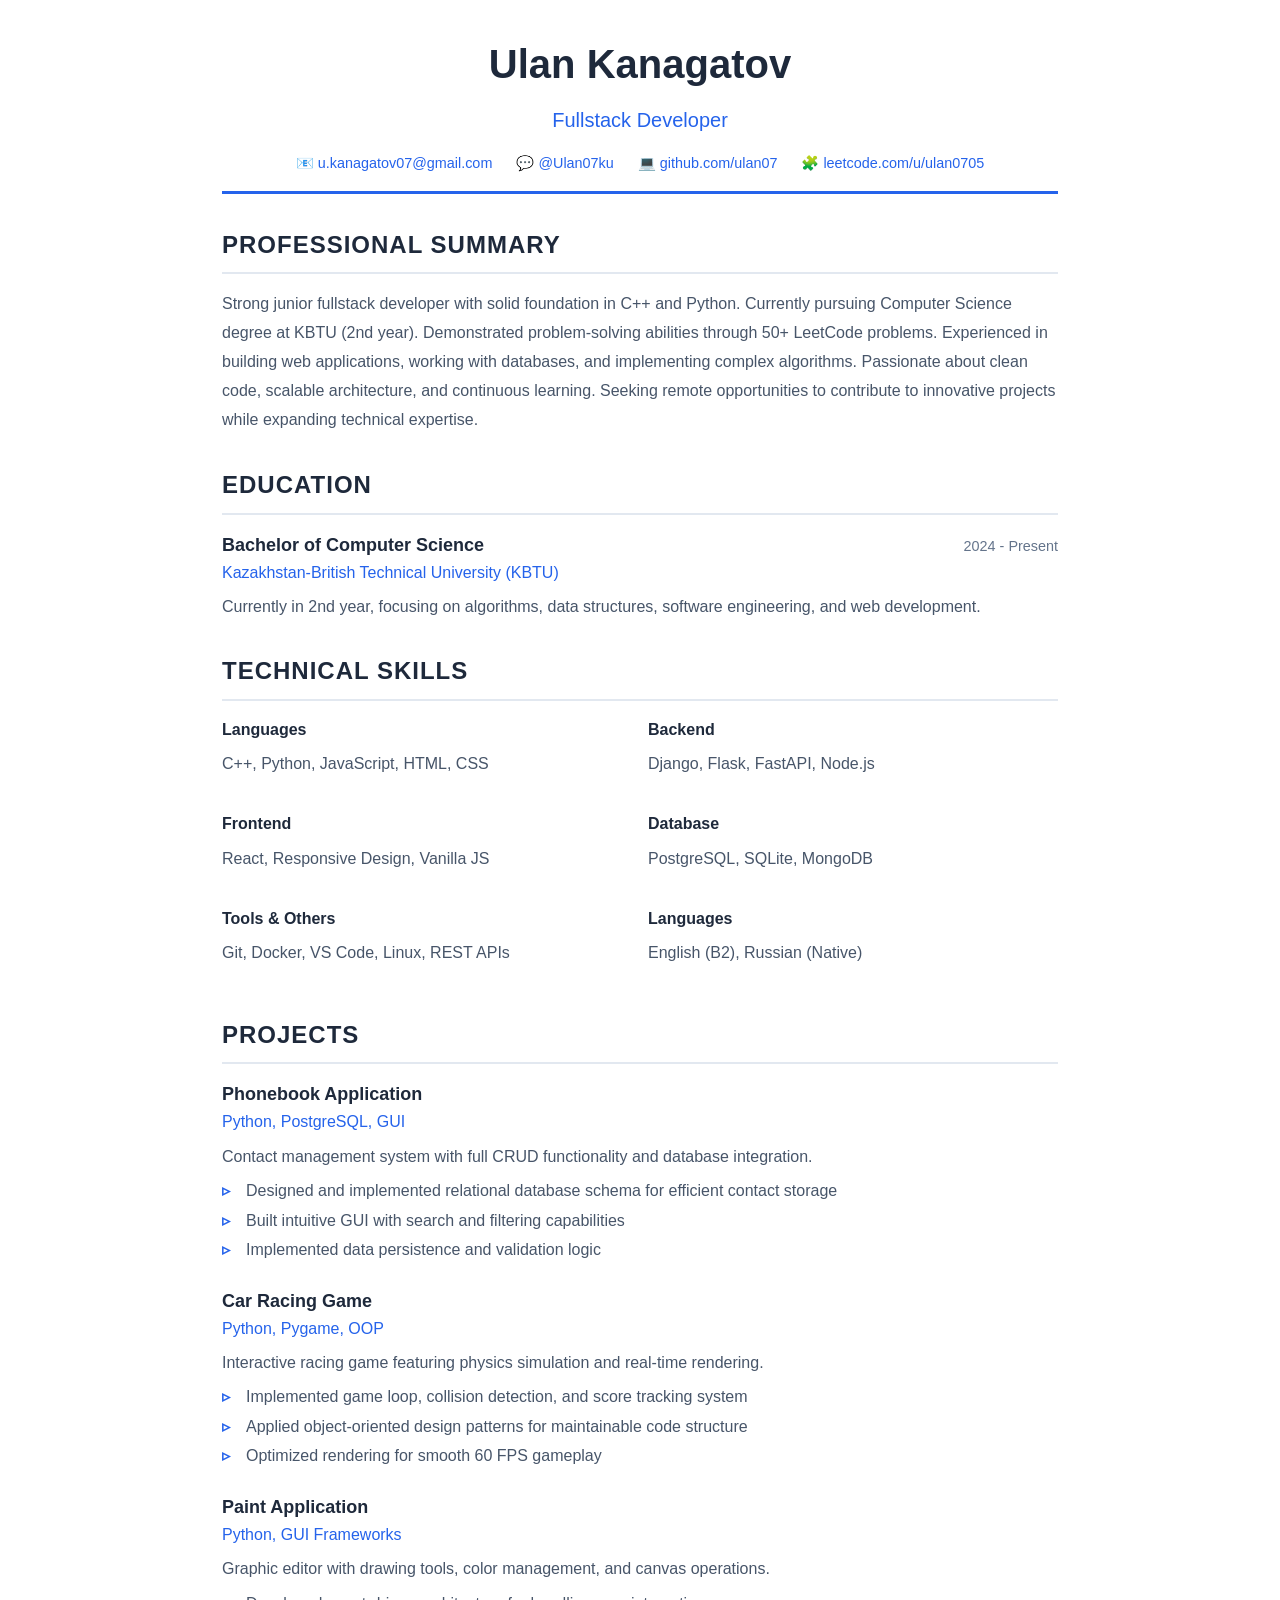
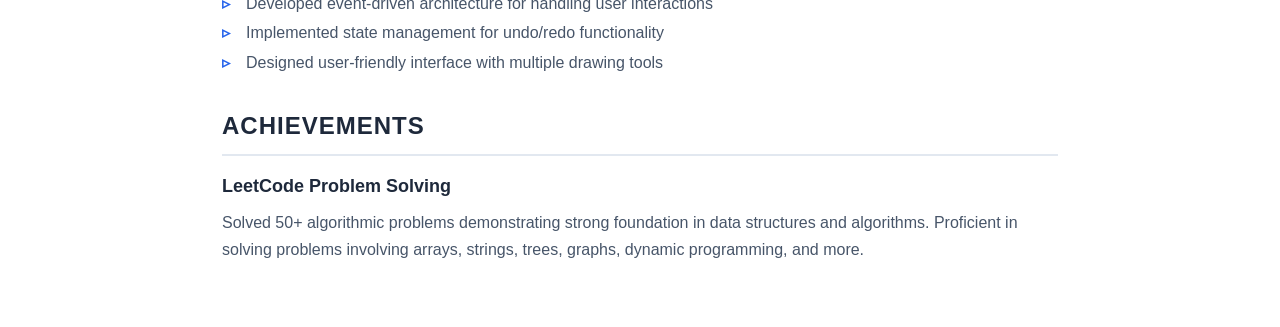
==== resume.html @ 7231d41a "first commit" ====
<!DOCTYPE html>
<html lang="en">
<head>
    <meta charset="UTF-8">
    <meta name="viewport" content="width=device-width, initial-scale=1.0">
    <title>Ulan - Resume</title>
    <style>
        * {
            margin: 0;
            padding: 0;
            box-sizing: border-box;
        }

        body {
            font-family: 'Segoe UI', Tahoma, Geneva, Verdana, sans-serif;
            line-height: 1.6;
            color: #333;
            background: white;
            padding: 2rem;
            max-width: 900px;
            margin: 0 auto;
        }

        .header {
            text-align: center;
            margin-bottom: 2rem;
            padding-bottom: 1rem;
            border-bottom: 3px solid #2563eb;
        }

        .name {
            font-size: 2.5rem;
            font-weight: bold;
            color: #1e293b;
            margin-bottom: 0.5rem;
        }

        .title {
            font-size: 1.25rem;
            color: #2563eb;
            margin-bottom: 1rem;
        }

        .contact-info {
            display: flex;
            justify-content: center;
            gap: 1.5rem;
            flex-wrap: wrap;
            font-size: 0.9rem;
            color: #64748b;
        }

        .contact-info a {
            color: #2563eb;
            text-decoration: none;
        }

        .section {
            margin-bottom: 2rem;
        }

        .section-title {
            font-size: 1.5rem;
            color: #1e293b;
            margin-bottom: 1rem;
            padding-bottom: 0.5rem;
            border-bottom: 2px solid #e2e8f0;
            text-transform: uppercase;
            letter-spacing: 1px;
        }

        .summary {
            color: #475569;
            line-height: 1.8;
        }

        .item {
            margin-bottom: 1.5rem;
        }

        .item-header {
            display: flex;
            justify-content: space-between;
            align-items: baseline;
            margin-bottom: 0.5rem;
        }

        .item-title {
            font-size: 1.125rem;
            font-weight: 600;
            color: #1e293b;
        }

        .item-subtitle {
            color: #2563eb;
            font-weight: 500;
        }

        .item-date {
            color: #64748b;
            font-size: 0.9rem;
        }

        .item-description {
            color: #475569;
            margin-top: 0.5rem;
            line-height: 1.7;
        }

        .item-highlights {
            list-style: none;
            margin-top: 0.5rem;
        }

        .item-highlights li {
            padding-left: 1.5rem;
            position: relative;
            color: #475569;
            margin-bottom: 0.25rem;
        }

        .item-highlights li::before {
            content: '▹';
            position: absolute;
            left: 0;
            color: #2563eb;
            font-weight: bold;
        }

        .skills-grid {
            display: grid;
            grid-template-columns: repeat(2, 1fr);
            gap: 1rem;
        }

        .skill-category {
            margin-bottom: 1rem;
        }

        .skill-category-title {
            font-weight: 600;
            color: #1e293b;
            margin-bottom: 0.5rem;
        }

        .skill-items {
            color: #475569;
            line-height: 1.8;
        }

        @media print {
            body {
                padding: 0;
                max-width: 100%;
            }

            .section {
                page-break-inside: avoid;
            }
        }
    </style>
</head>
<body>
    <div class="header">
        <h1 class="name">Ulan Kanagatov</h1>
        <div class="title">Fullstack Developer</div>
        <div class="contact-info">
            <span>📧 <a href="mailto:u.kanagatov07@gmail.com">u.kanagatov07@gmail.com</a></span>
            <span>💬 <a href="https://t.me/Ulan07ku">@Ulan07ku</a></span>
            <span>💻 <a href="https://github.com/ulan07">github.com/ulan07</a></span>
            <span>🧩 <a href="https://leetcode.com/u/ulan0705/">leetcode.com/u/ulan0705</a></span>
        </div>
    </div>

    <div class="section">
        <h2 class="section-title">Professional Summary</h2>
        <p class="summary">
            Strong junior fullstack developer with solid foundation in C++ and Python. Currently pursuing Computer Science
            degree at KBTU (2nd year). Demonstrated problem-solving abilities through 50+ LeetCode problems. Experienced
            in building web applications, working with databases, and implementing complex algorithms. Passionate about
            clean code, scalable architecture, and continuous learning. Seeking remote opportunities to contribute to
            innovative projects while expanding technical expertise.
        </p>
    </div>

    <div class="section">
        <h2 class="section-title">Education</h2>
        <div class="item">
            <div class="item-header">
                <div>
                    <div class="item-title">Bachelor of Computer Science</div>
                    <div class="item-subtitle">Kazakhstan-British Technical University (KBTU)</div>
                </div>
                <div class="item-date">2024 - Present</div>
            </div>
            <div class="item-description">
                Currently in 2nd year, focusing on algorithms, data structures, software engineering, and web development.
            </div>
        </div>
    </div>

    <div class="section">
        <h2 class="section-title">Technical Skills</h2>
        <div class="skills-grid">
            <div class="skill-category">
                <div class="skill-category-title">Languages</div>
                <div class="skill-items">C++, Python, JavaScript, HTML, CSS</div>
            </div>
            <div class="skill-category">
                <div class="skill-category-title">Backend</div>
                <div class="skill-items">Django, Flask, FastAPI, Node.js</div>
            </div>
            <div class="skill-category">
                <div class="skill-category-title">Frontend</div>
                <div class="skill-items">React, Responsive Design, Vanilla JS</div>
            </div>
            <div class="skill-category">
                <div class="skill-category-title">Database</div>
                <div class="skill-items">PostgreSQL, SQLite, MongoDB</div>
            </div>
            <div class="skill-category">
                <div class="skill-category-title">Tools & Others</div>
                <div class="skill-items">Git, Docker, VS Code, Linux, REST APIs</div>
            </div>
            <div class="skill-category">
                <div class="skill-category-title">Languages</div>
                <div class="skill-items">English (B2), Russian (Native)</div>
            </div>
        </div>
    </div>

    <div class="section">
        <h2 class="section-title">Projects</h2>

        <div class="item">
            <div class="item-header">
                <div>
                    <div class="item-title">Phonebook Application</div>
                    <div class="item-subtitle">Python, PostgreSQL, GUI</div>
                </div>
            </div>
            <div class="item-description">
                Contact management system with full CRUD functionality and database integration.
            </div>
            <ul class="item-highlights">
                <li>Designed and implemented relational database schema for efficient contact storage</li>
                <li>Built intuitive GUI with search and filtering capabilities</li>
                <li>Implemented data persistence and validation logic</li>
            </ul>
        </div>

        <div class="item">
            <div class="item-header">
                <div>
                    <div class="item-title">Car Racing Game</div>
                    <div class="item-subtitle">Python, Pygame, OOP</div>
                </div>
            </div>
            <div class="item-description">
                Interactive racing game featuring physics simulation and real-time rendering.
            </div>
            <ul class="item-highlights">
                <li>Implemented game loop, collision detection, and score tracking system</li>
                <li>Applied object-oriented design patterns for maintainable code structure</li>
                <li>Optimized rendering for smooth 60 FPS gameplay</li>
            </ul>
        </div>

        <div class="item">
            <div class="item-header">
                <div>
                    <div class="item-title">Paint Application</div>
                    <div class="item-subtitle">Python, GUI Frameworks</div>
                </div>
            </div>
            <div class="item-description">
                Graphic editor with drawing tools, color management, and canvas operations.
            </div>
            <ul class="item-highlights">
                <li>Developed event-driven architecture for handling user interactions</li>
                <li>Implemented state management for undo/redo functionality</li>
                <li>Designed user-friendly interface with multiple drawing tools</li>
            </ul>
        </div>
    </div>

    <div class="section">
        <h2 class="section-title">Achievements</h2>
        <div class="item">
            <div class="item-title">LeetCode Problem Solving</div>
            <div class="item-description">
                Solved 50+ algorithmic problems demonstrating strong foundation in data structures and algorithms.
                Proficient in solving problems involving arrays, strings, trees, graphs, dynamic programming, and more.
            </div>
        </div>
    </div>
</body>
</html>
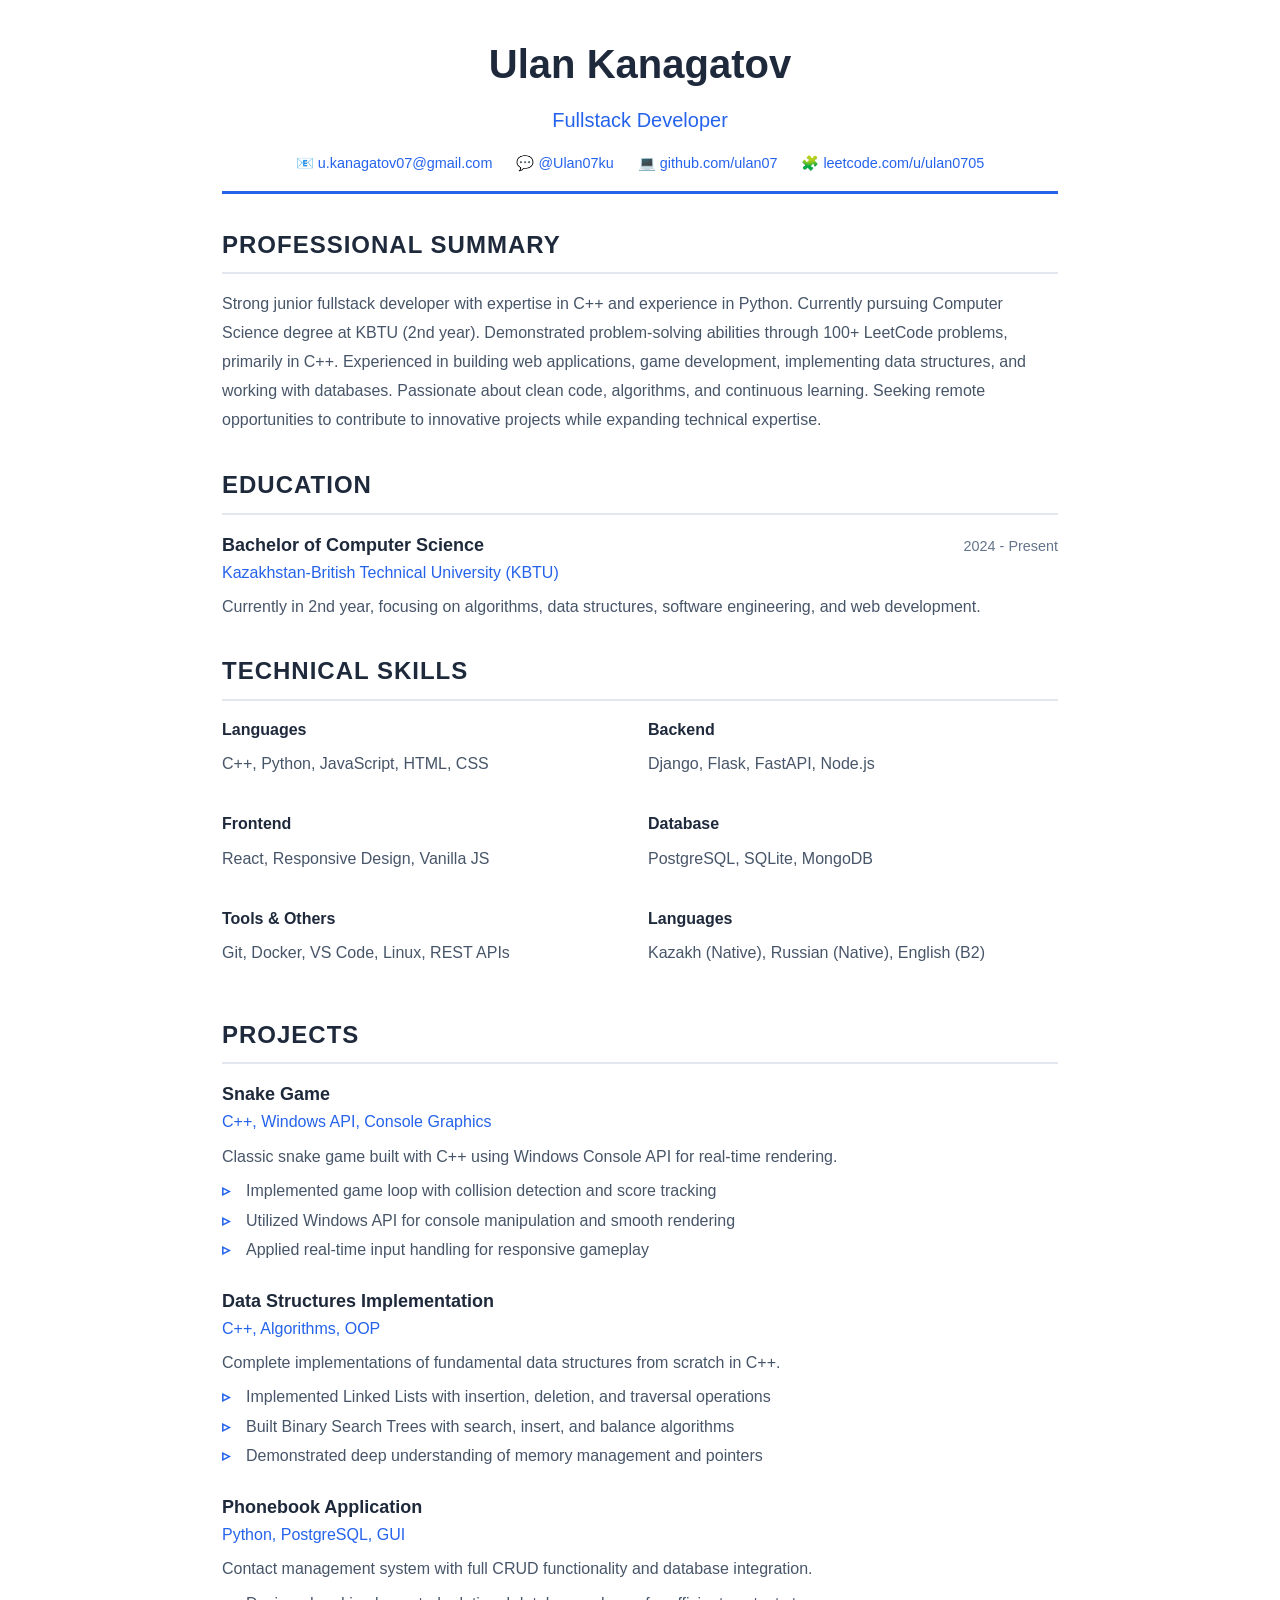
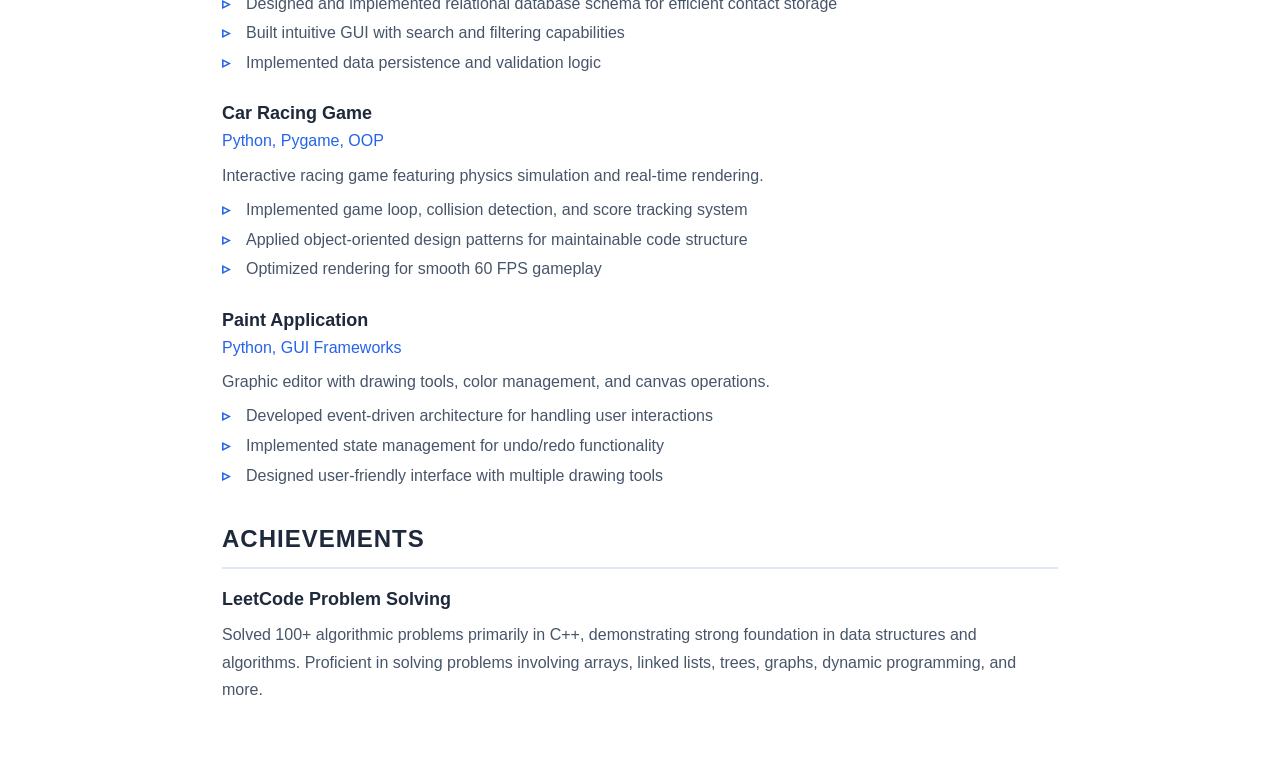
==== commit cdd1e8c2: "1" ====
--- a/resume.html
+++ b/resume.html
@@ -175,10 +175,10 @@
     <div class="section">
         <h2 class="section-title">Professional Summary</h2>
         <p class="summary">
-            Strong junior fullstack developer with solid foundation in C++ and Python. Currently pursuing Computer Science
-            degree at KBTU (2nd year). Demonstrated problem-solving abilities through 50+ LeetCode problems. Experienced
-            in building web applications, working with databases, and implementing complex algorithms. Passionate about
-            clean code, scalable architecture, and continuous learning. Seeking remote opportunities to contribute to
+            Strong junior fullstack developer with expertise in C++ and experience in Python. Currently pursuing Computer Science
+            degree at KBTU (2nd year). Demonstrated problem-solving abilities through 100+ LeetCode problems, primarily in C++.
+            Experienced in building web applications, game development, implementing data structures, and working with databases.
+            Passionate about clean code, algorithms, and continuous learning. Seeking remote opportunities to contribute to
             innovative projects while expanding technical expertise.
         </p>
     </div>
@@ -224,13 +224,47 @@
             </div>
             <div class="skill-category">
                 <div class="skill-category-title">Languages</div>
-                <div class="skill-items">English (B2), Russian (Native)</div>
+                <div class="skill-items">Kazakh (Native), Russian (Native), English (B2)</div>
             </div>
         </div>
     </div>
 
     <div class="section">
         <h2 class="section-title">Projects</h2>
+
+        <div class="item">
+            <div class="item-header">
+                <div>
+                    <div class="item-title">Snake Game</div>
+                    <div class="item-subtitle">C++, Windows API, Console Graphics</div>
+                </div>
+            </div>
+            <div class="item-description">
+                Classic snake game built with C++ using Windows Console API for real-time rendering.
+            </div>
+            <ul class="item-highlights">
+                <li>Implemented game loop with collision detection and score tracking</li>
+                <li>Utilized Windows API for console manipulation and smooth rendering</li>
+                <li>Applied real-time input handling for responsive gameplay</li>
+            </ul>
+        </div>
+
+        <div class="item">
+            <div class="item-header">
+                <div>
+                    <div class="item-title">Data Structures Implementation</div>
+                    <div class="item-subtitle">C++, Algorithms, OOP</div>
+                </div>
+            </div>
+            <div class="item-description">
+                Complete implementations of fundamental data structures from scratch in C++.
+            </div>
+            <ul class="item-highlights">
+                <li>Implemented Linked Lists with insertion, deletion, and traversal operations</li>
+                <li>Built Binary Search Trees with search, insert, and balance algorithms</li>
+                <li>Demonstrated deep understanding of memory management and pointers</li>
+            </ul>
+        </div>
 
         <div class="item">
             <div class="item-header">
@@ -289,8 +323,8 @@
         <div class="item">
             <div class="item-title">LeetCode Problem Solving</div>
             <div class="item-description">
-                Solved 50+ algorithmic problems demonstrating strong foundation in data structures and algorithms.
-                Proficient in solving problems involving arrays, strings, trees, graphs, dynamic programming, and more.
+                Solved 100+ algorithmic problems primarily in C++, demonstrating strong foundation in data structures and algorithms.
+                Proficient in solving problems involving arrays, linked lists, trees, graphs, dynamic programming, and more.
             </div>
         </div>
     </div>
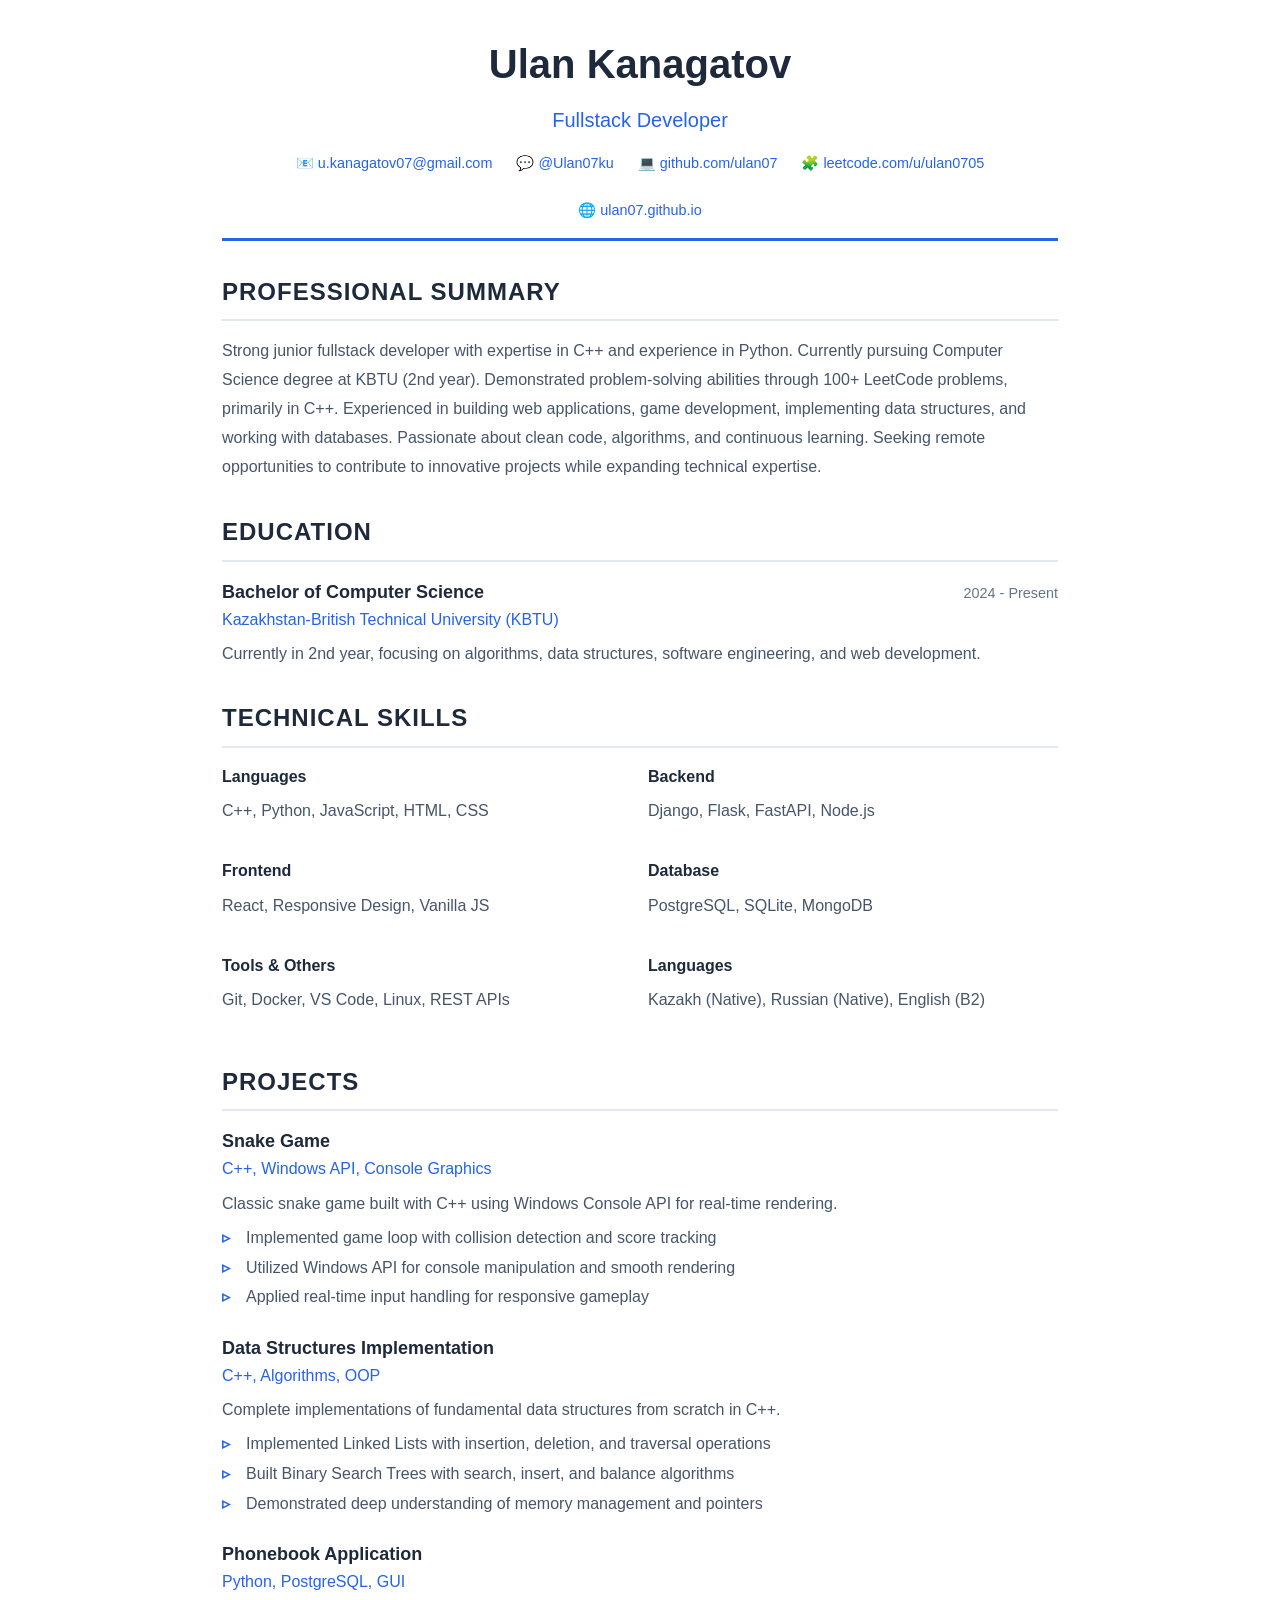
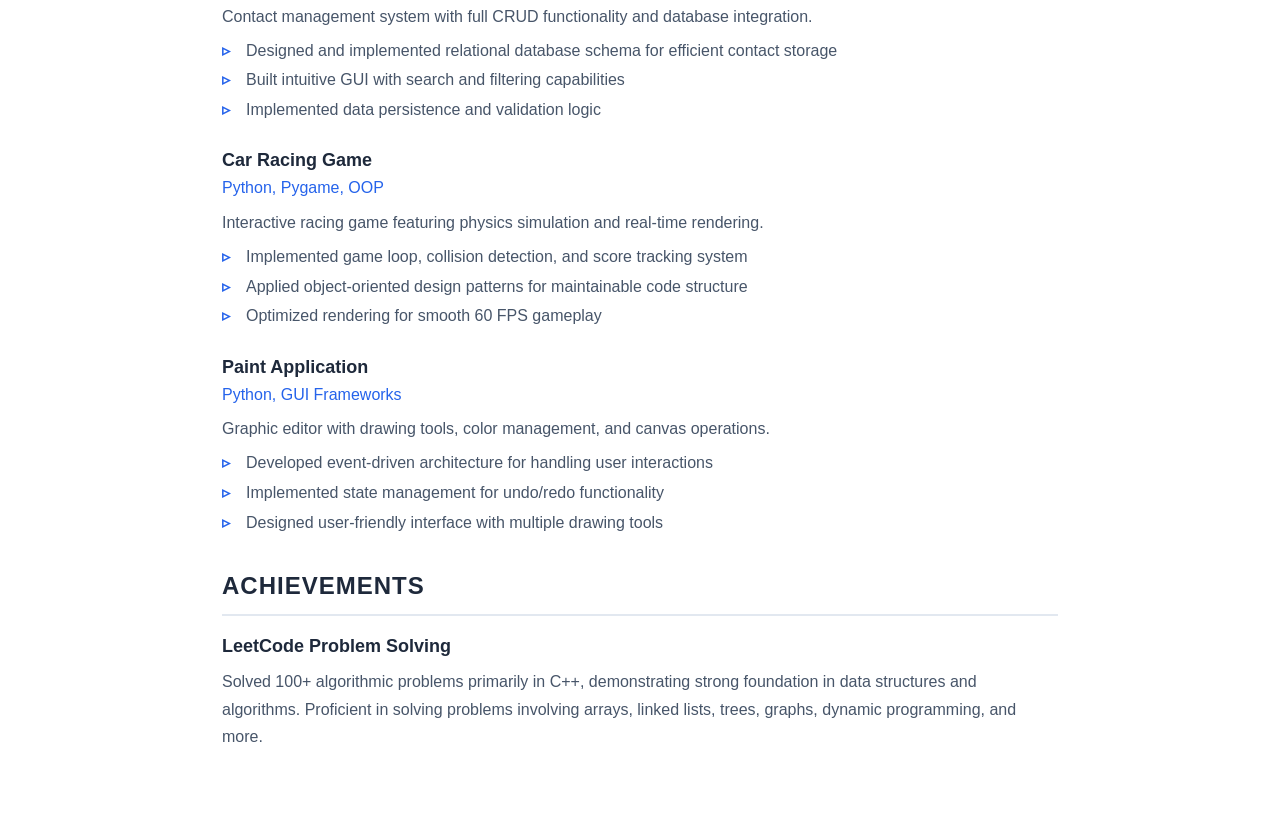
==== commit 7b69c06e: "1" ====
--- a/resume.html
+++ b/resume.html
@@ -169,6 +169,7 @@
             <span>💬 <a href="https://t.me/Ulan07ku">@Ulan07ku</a></span>
             <span>💻 <a href="https://github.com/ulan07">github.com/ulan07</a></span>
             <span>🧩 <a href="https://leetcode.com/u/ulan0705/">leetcode.com/u/ulan0705</a></span>
+            <span>🌐 <a href="https://ulan07.github.io/">ulan07.github.io</a></span>
         </div>
     </div>
 
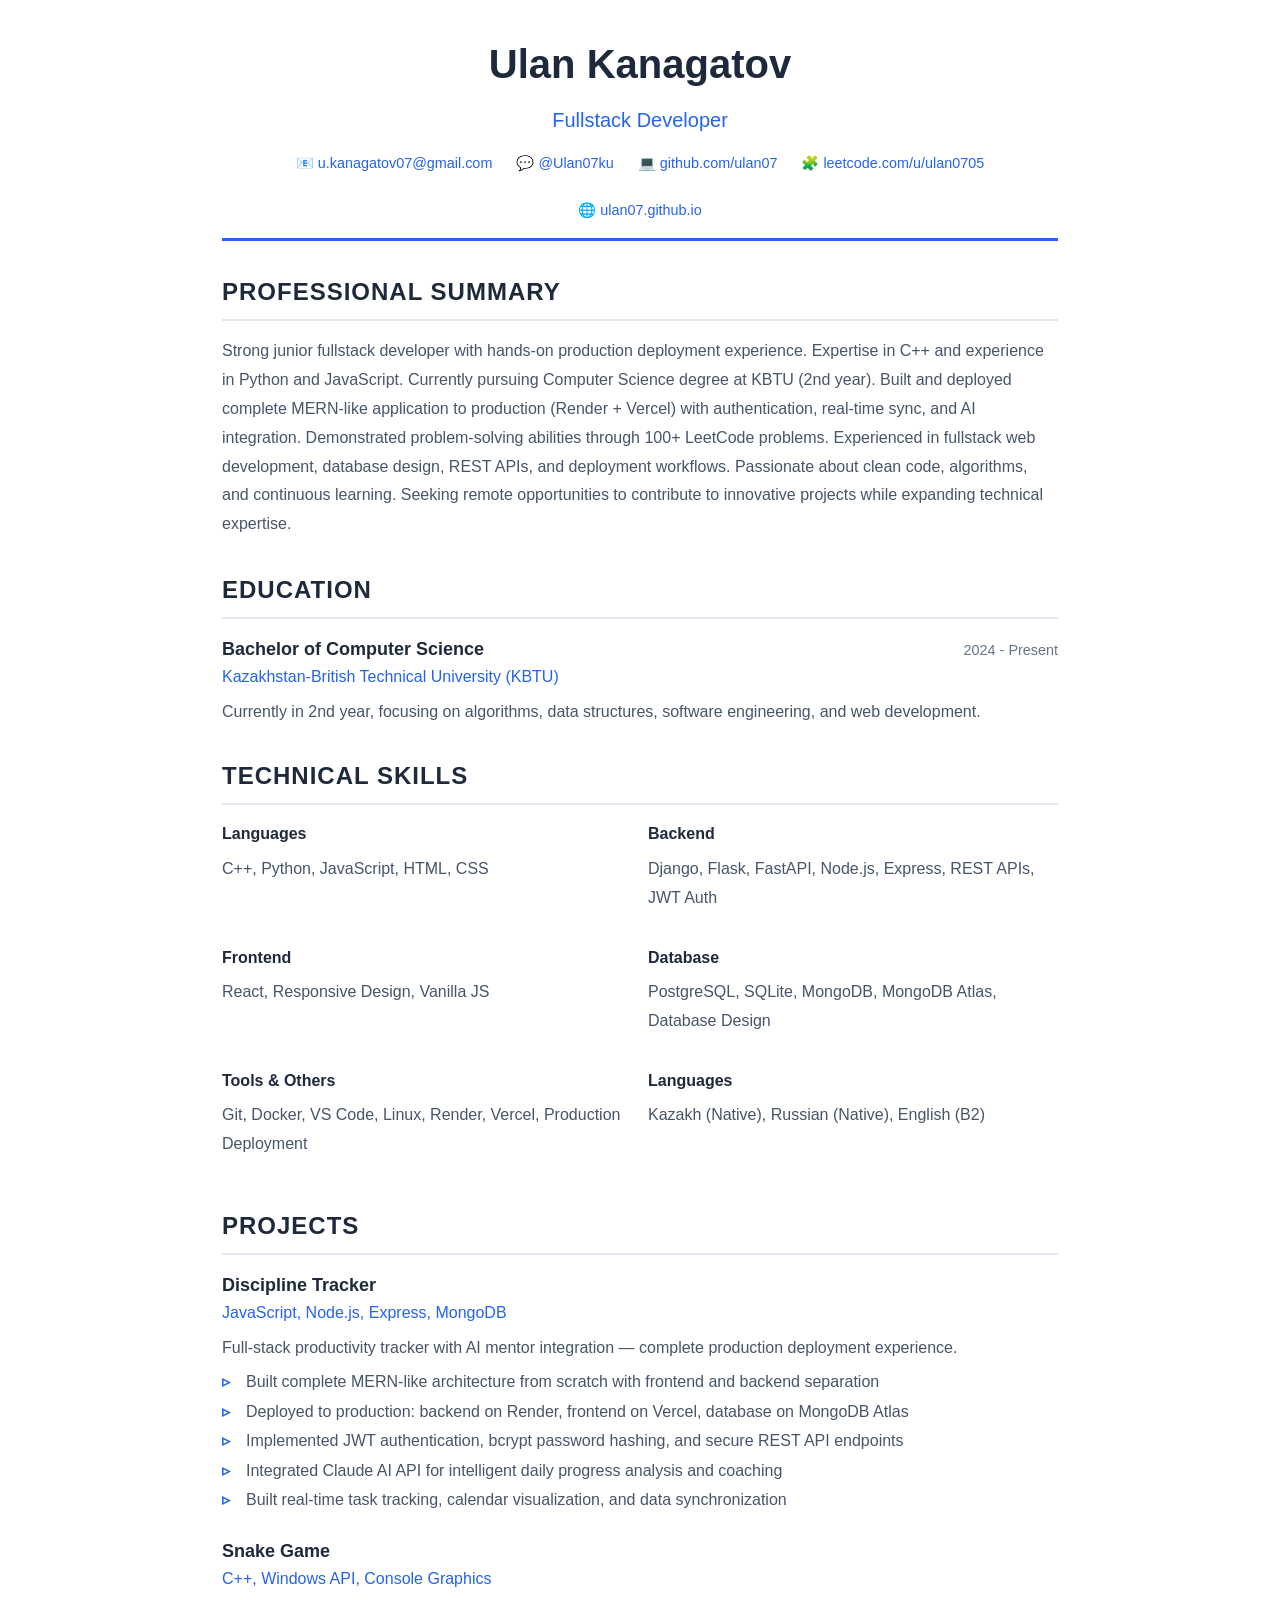
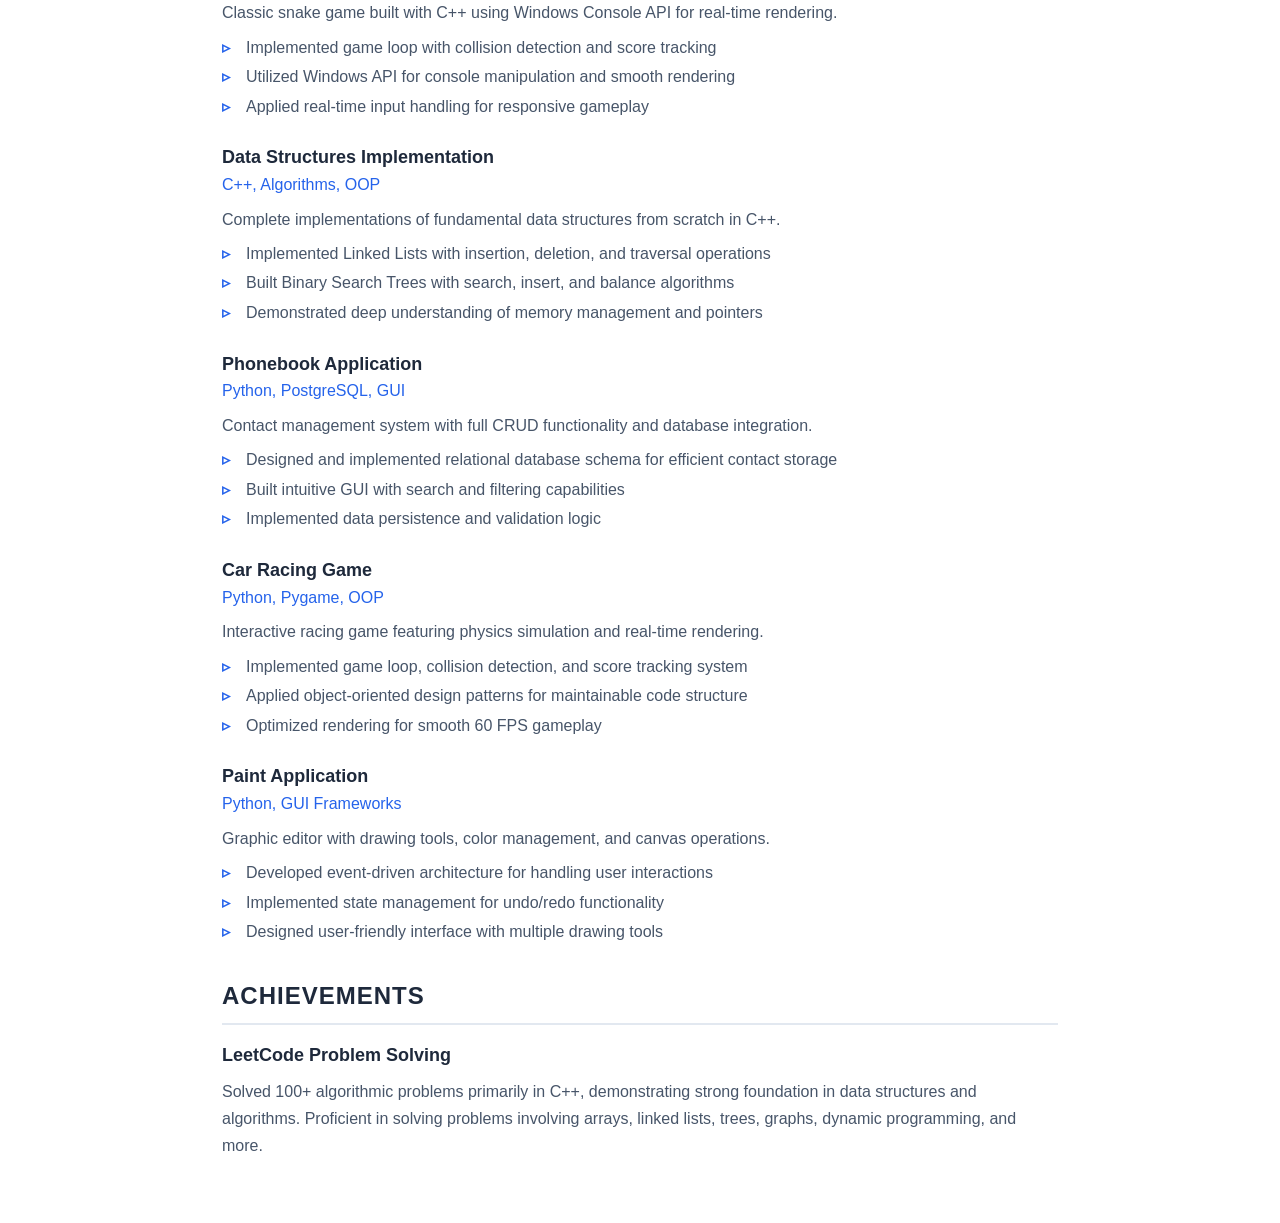
==== commit e37d0f0a: "1" ====
--- a/resume.html
+++ b/resume.html
@@ -176,11 +176,11 @@
     <div class="section">
         <h2 class="section-title">Professional Summary</h2>
         <p class="summary">
-            Strong junior fullstack developer with expertise in C++ and experience in Python. Currently pursuing Computer Science
-            degree at KBTU (2nd year). Demonstrated problem-solving abilities through 100+ LeetCode problems, primarily in C++.
-            Experienced in building web applications, game development, implementing data structures, and working with databases.
-            Passionate about clean code, algorithms, and continuous learning. Seeking remote opportunities to contribute to
-            innovative projects while expanding technical expertise.
+            Strong junior fullstack developer with hands-on production deployment experience. Expertise in C++ and experience in Python and JavaScript.
+            Currently pursuing Computer Science degree at KBTU (2nd year). Built and deployed complete MERN-like application to production
+            (Render + Vercel) with authentication, real-time sync, and AI integration. Demonstrated problem-solving abilities through 100+ LeetCode problems.
+            Experienced in fullstack web development, database design, REST APIs, and deployment workflows. Passionate about clean code,
+            algorithms, and continuous learning. Seeking remote opportunities to contribute to innovative projects while expanding technical expertise.
         </p>
     </div>
 
@@ -209,7 +209,7 @@
             </div>
             <div class="skill-category">
                 <div class="skill-category-title">Backend</div>
-                <div class="skill-items">Django, Flask, FastAPI, Node.js</div>
+                <div class="skill-items">Django, Flask, FastAPI, Node.js, Express, REST APIs, JWT Auth</div>
             </div>
             <div class="skill-category">
                 <div class="skill-category-title">Frontend</div>
@@ -217,11 +217,11 @@
             </div>
             <div class="skill-category">
                 <div class="skill-category-title">Database</div>
-                <div class="skill-items">PostgreSQL, SQLite, MongoDB</div>
+                <div class="skill-items">PostgreSQL, SQLite, MongoDB, MongoDB Atlas, Database Design</div>
             </div>
             <div class="skill-category">
                 <div class="skill-category-title">Tools & Others</div>
-                <div class="skill-items">Git, Docker, VS Code, Linux, REST APIs</div>
+                <div class="skill-items">Git, Docker, VS Code, Linux, Render, Vercel, Production Deployment</div>
             </div>
             <div class="skill-category">
                 <div class="skill-category-title">Languages</div>
@@ -232,6 +232,25 @@
 
     <div class="section">
         <h2 class="section-title">Projects</h2>
+
+        <div class="item">
+            <div class="item-header">
+                <div>
+                    <div class="item-title">Discipline Tracker</div>
+                    <div class="item-subtitle">JavaScript, Node.js, Express, MongoDB</div>
+                </div>
+            </div>
+            <div class="item-description">
+                Full-stack productivity tracker with AI mentor integration — complete production deployment experience.
+            </div>
+            <ul class="item-highlights">
+                <li>Built complete MERN-like architecture from scratch with frontend and backend separation</li>
+                <li>Deployed to production: backend on Render, frontend on Vercel, database on MongoDB Atlas</li>
+                <li>Implemented JWT authentication, bcrypt password hashing, and secure REST API endpoints</li>
+                <li>Integrated Claude AI API for intelligent daily progress analysis and coaching</li>
+                <li>Built real-time task tracking, calendar visualization, and data synchronization</li>
+            </ul>
+        </div>
 
         <div class="item">
             <div class="item-header">
